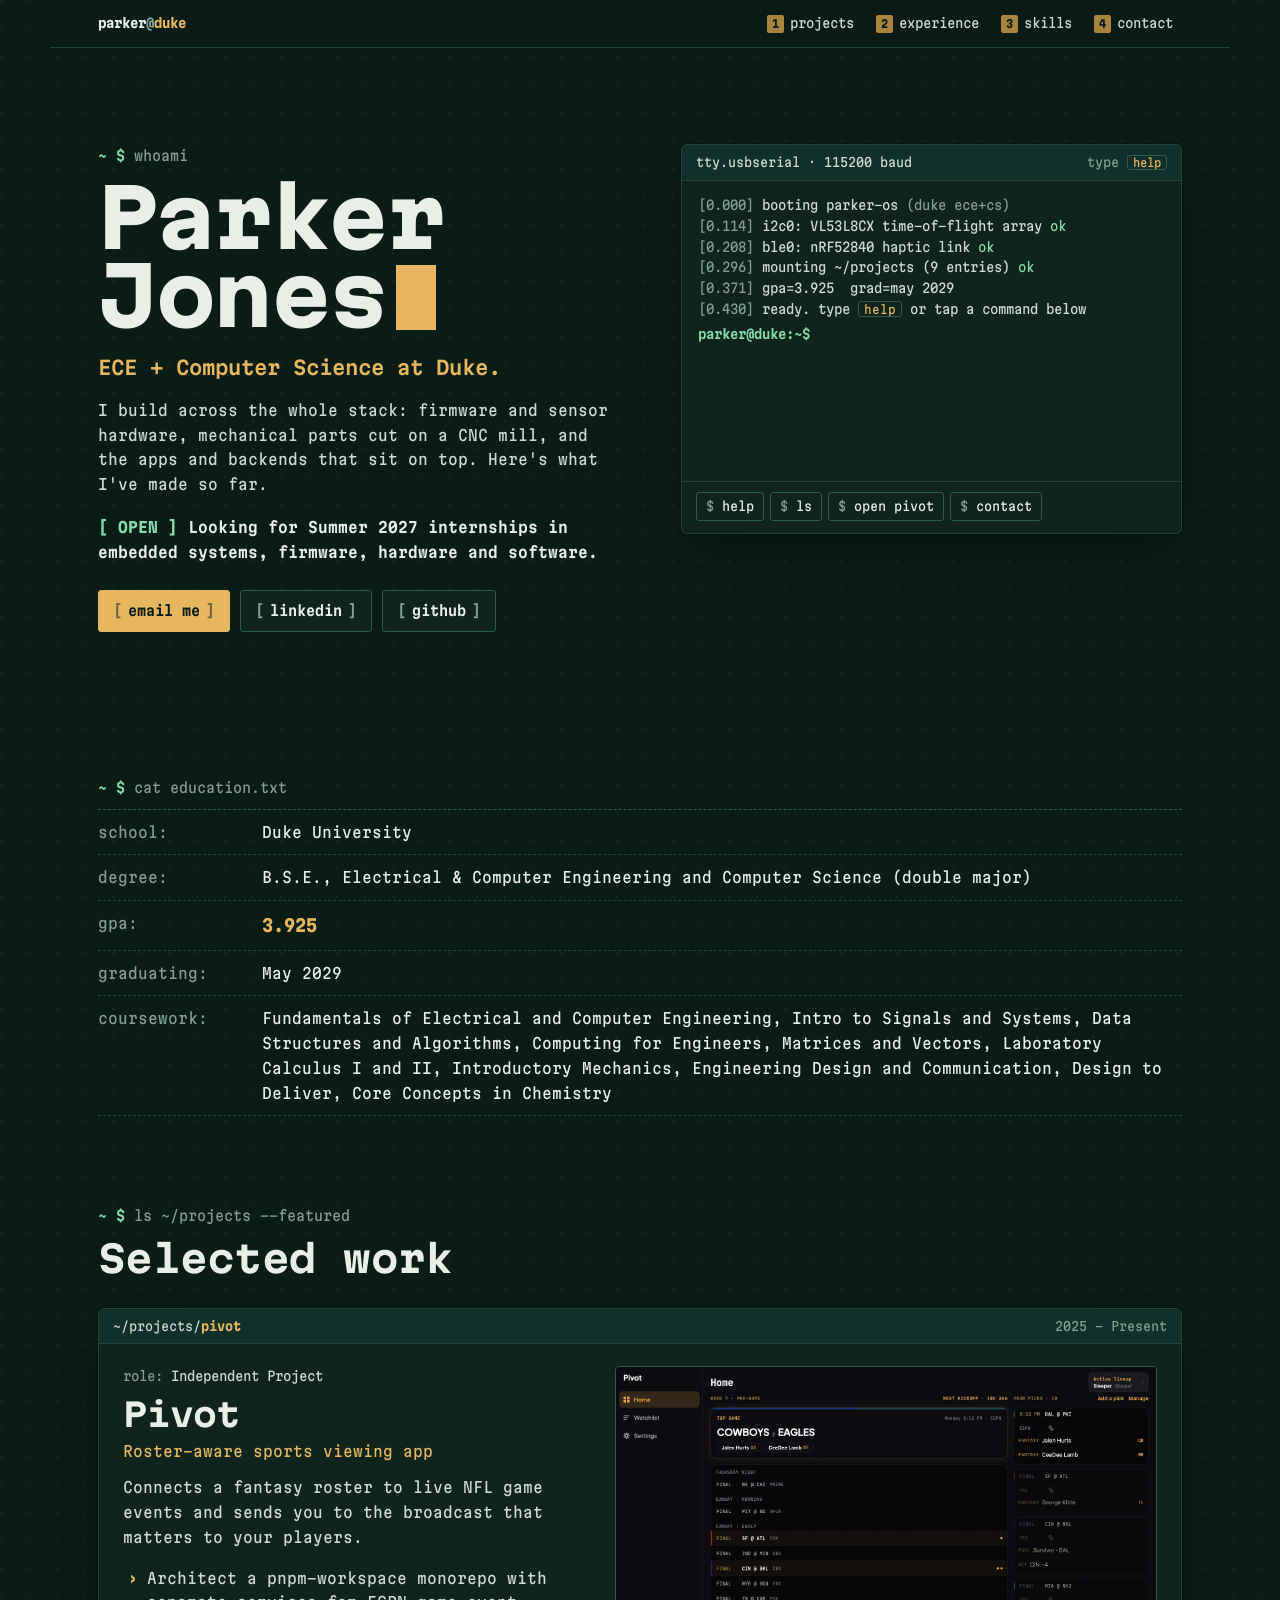
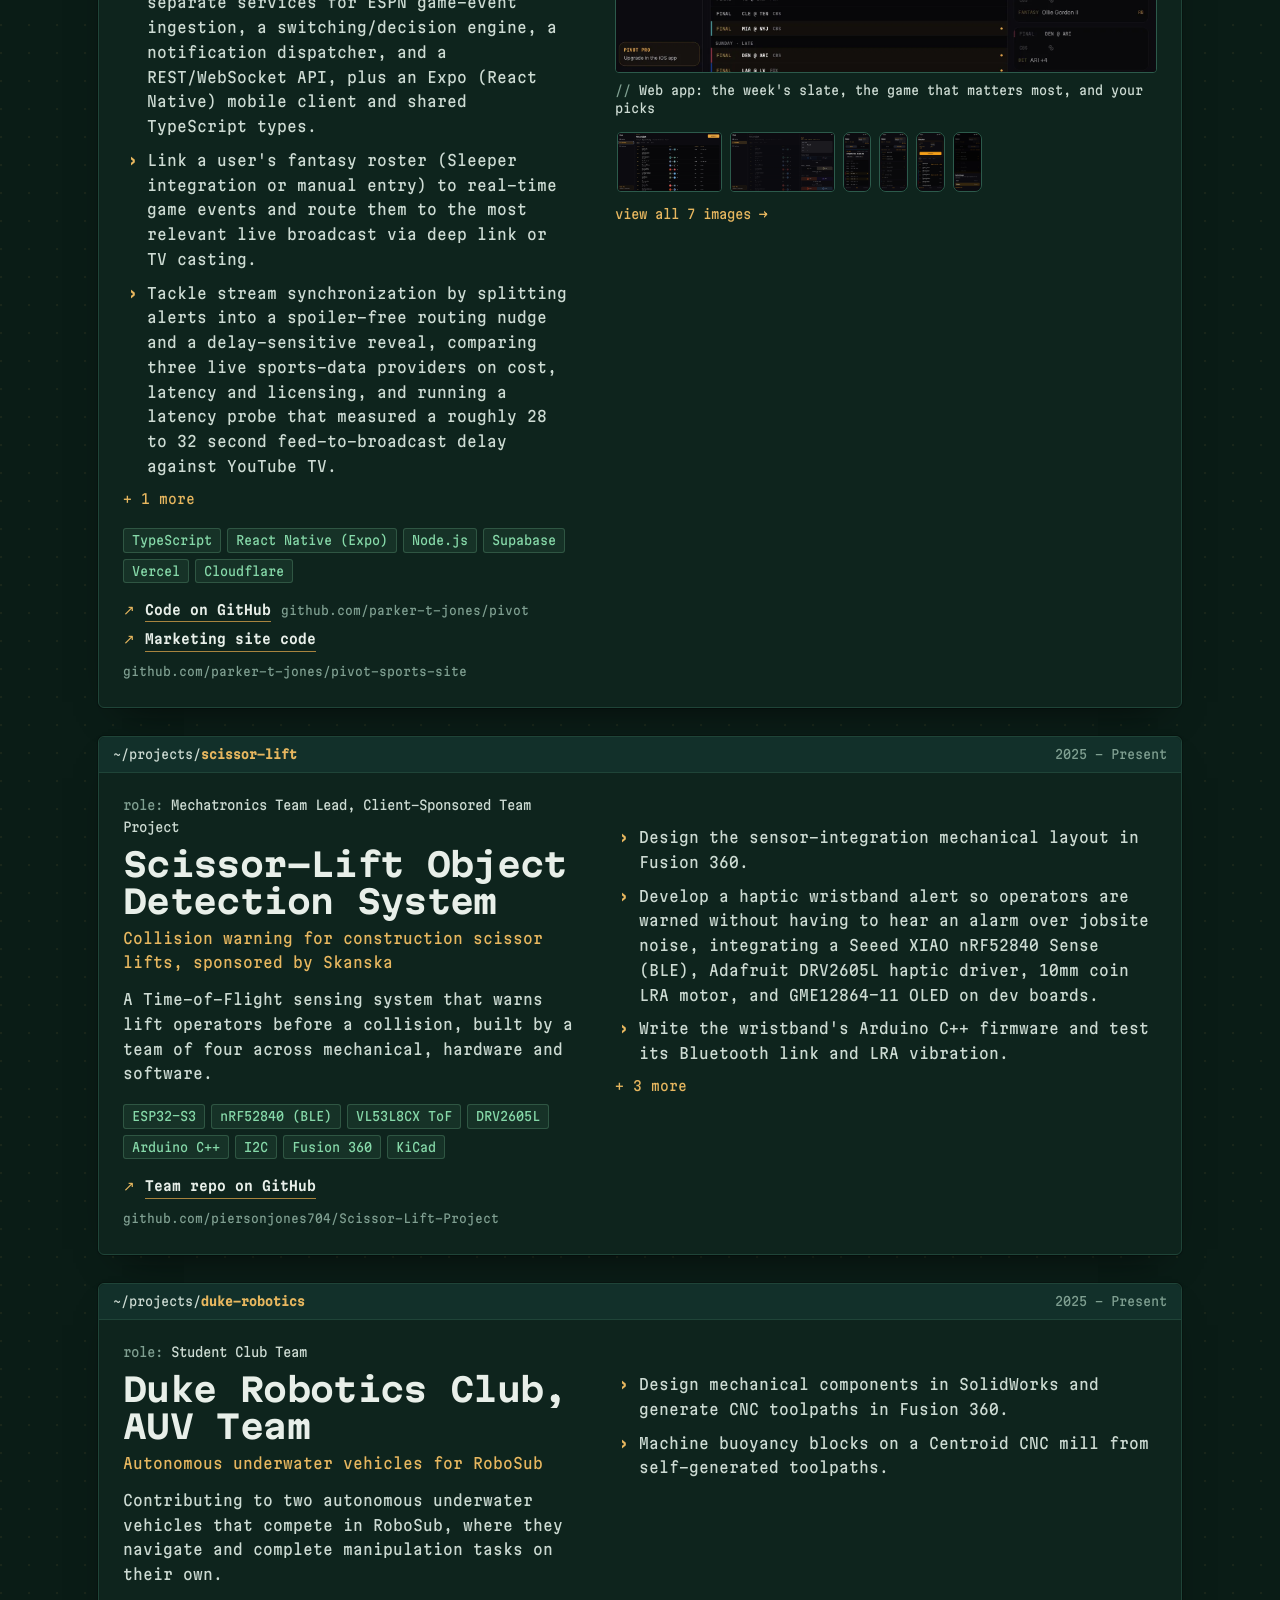
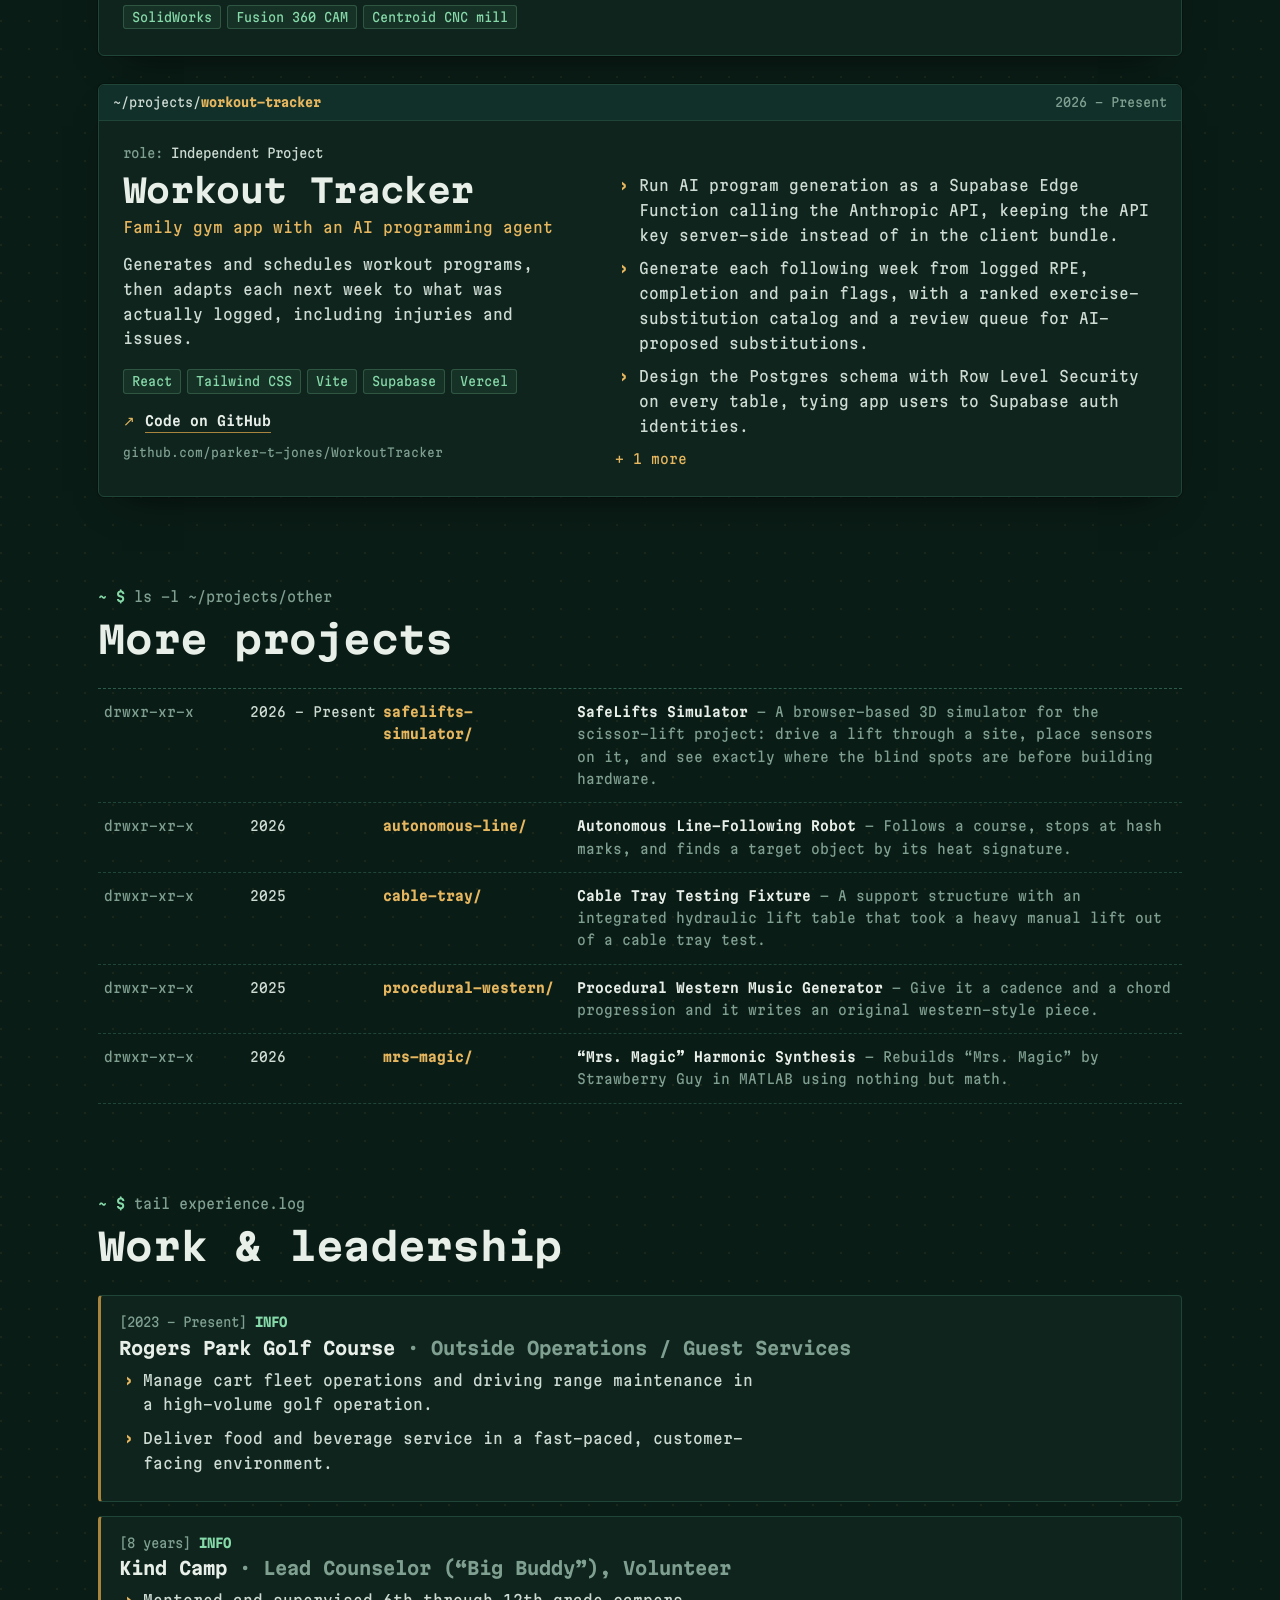
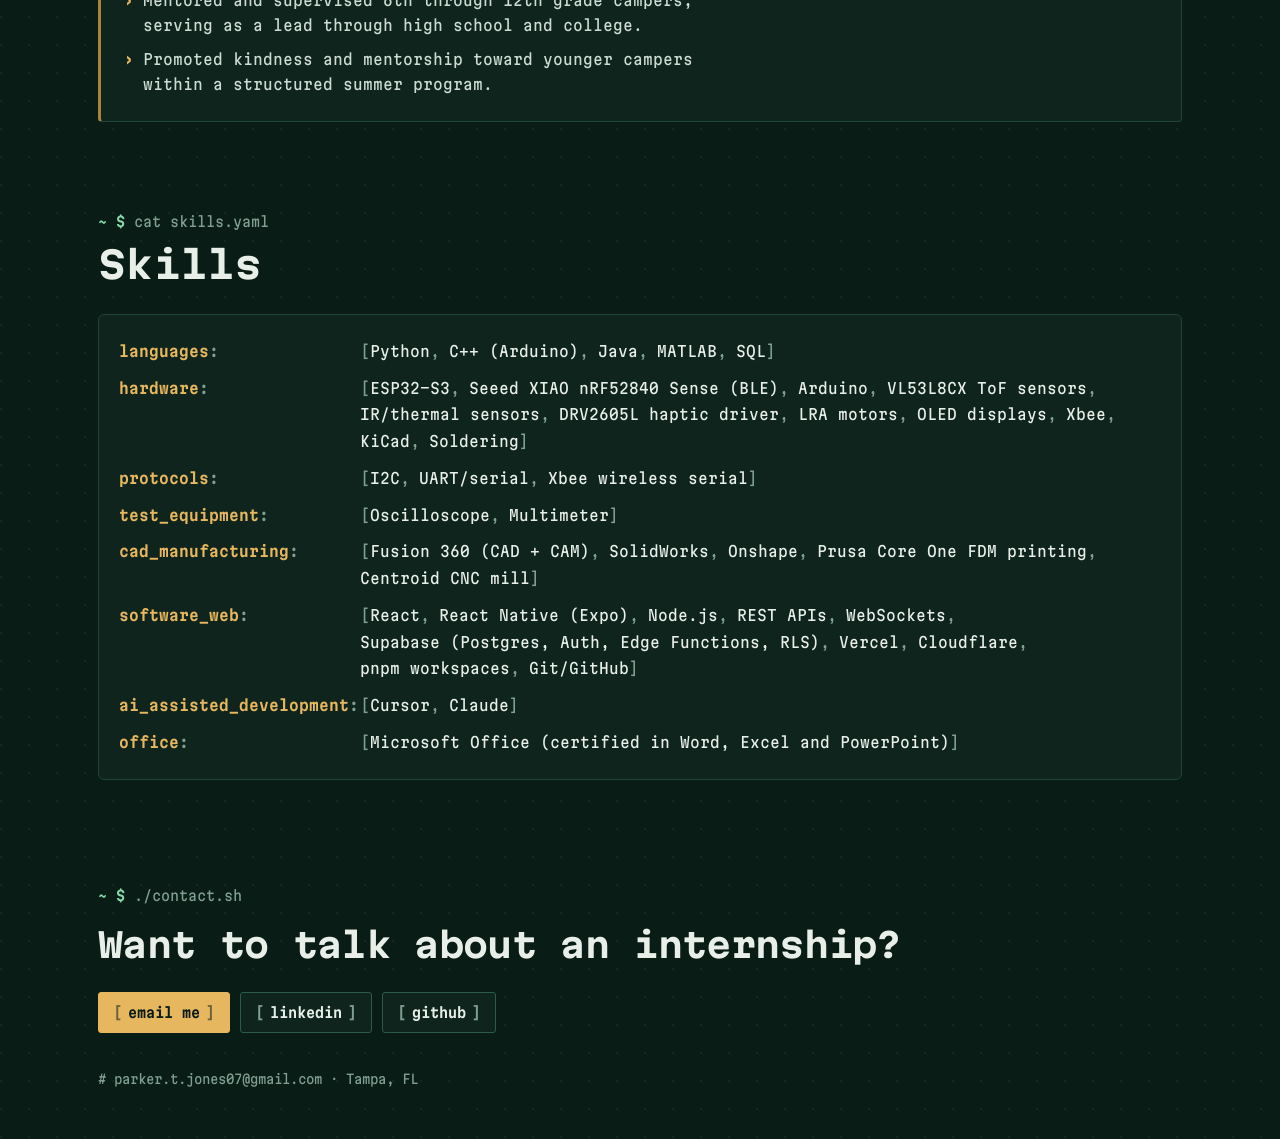
==== preview-terminal/index.html @ 1975e2c4 "Add terminal-theme preview at /preview-terminal/ Serial-console look on a solder-mask green backgrou" ====
<!doctype html>
<html lang="en">
<head>
  <meta charset="utf-8">
  <meta name="robots" content="noindex">
  <meta name="viewport" content="width=device-width, initial-scale=1">
  <title>Parker Jones</title>
  <meta name="description" content="Parker Jones: Electrical & Computer Engineering and Computer Science at Duke. Embedded systems, firmware, hardware and software projects.">
  <meta name="theme-color" content="#0a1c16">

  <meta property="og:type" content="website">
  <meta property="og:url" content="https://parker-t-jones.github.io/">
  <meta property="og:title" content="Parker Jones">
  <meta property="og:description" content="ECE + Computer Science at Duke. Embedded systems, firmware, hardware and software projects.">
  <meta property="og:image" content="https://parker-t-jones.github.io/images/og-card.png">
  <meta property="og:image:width" content="1200">
  <meta property="og:image:height" content="630">
  <meta name="twitter:card" content="summary_large_image">

  <link rel="icon" href="favicon.svg" type="image/svg+xml">
  <link rel="preconnect" href="https://fonts.googleapis.com">
  <link rel="preconnect" href="https://fonts.gstatic.com" crossorigin>
  <link href="https://fonts.googleapis.com/css2?family=Martian+Mono:wdth,wght@75..112.5,300..800&display=swap" rel="stylesheet">
  <link rel="stylesheet" href="styles.css">
</head>
<body>
  <a class="skip" href="#work">Skip to projects</a>

  <!-- tmux-style status line -->
  <header class="statusbar">
    <a class="host" href="#top"><span class="host-user" id="nav-user">parker</span><span class="host-at">@</span><span class="host-box">duke</span></a>
    <nav aria-label="Sections">
      <a href="#work"><span class="win">1</span>projects</a>
      <a href="#experience"><span class="win">2</span>experience</a>
      <a href="#skills"><span class="win">3</span>skills</a>
      <a href="#contact"><span class="win">4</span>contact</a>
    </nav>
  </header>

  <main id="top">
    <section class="hero" aria-labelledby="name">
      <div class="hero-text">
      <p class="cmd" aria-hidden="true"><span class="ps1">~ $</span> whoami</p>
      <h1 id="name"><span id="name-text"></span><span class="cursor" aria-hidden="true"></span></h1>
      <p class="headline" id="headline"></p>
      <p class="intro" id="intro"></p>
      <p class="availability" id="availability"></p>
      <div class="contact-row" id="contact-row"></div>
      </div>

      <!-- serial console: boot log + a working prompt -->
      <div class="console" id="console" aria-label="Interactive terminal">
        <div class="pane-bar"><span>tty.usbserial · 115200 baud</span><span class="pane-hint">type <kbd>help</kbd></span></div>
        <div class="console-body" id="console-body">
          <ol class="boot" id="boot" aria-hidden="true"></ol>
          <div class="console-out" id="console-out" aria-live="polite"></div>
          <form class="prompt-line" id="prompt-form" autocomplete="off">
            <label for="prompt" class="ps1">parker@duke:~$</label>
            <input id="prompt" name="prompt" type="text" spellcheck="false" autocapitalize="off" autocorrect="off" aria-describedby="console-chips">
          </form>
        </div>
        <div class="chips" id="console-chips" aria-label="Quick commands"></div>
      </div>
    </section>

    <section class="block" id="education" aria-labelledby="edu-h">
      <p class="cmd" aria-hidden="true"><span class="ps1">~ $</span> cat education.txt</p>
      <h2 id="edu-h" class="visually-hidden">Education</h2>
      <dl class="kv" id="edu-list"></dl>
    </section>

    <section class="block" id="work" aria-labelledby="work-h">
      <p class="cmd" aria-hidden="true"><span class="ps1">~ $</span> ls ~/projects --featured</p>
      <h2 id="work-h">Selected work</h2>
      <div class="panes" id="work-list"></div>
    </section>

    <section class="block" id="more" aria-labelledby="more-h">
      <p class="cmd" aria-hidden="true"><span class="ps1">~ $</span> ls -l ~/projects/other</p>
      <h2 id="more-h">More projects</h2>
      <div class="listing" id="more-list"></div>
    </section>

    <section class="block" id="experience" aria-labelledby="exp-h">
      <p class="cmd" aria-hidden="true"><span class="ps1">~ $</span> tail experience.log</p>
      <h2 id="exp-h">Work &amp; leadership</h2>
      <div class="log" id="experience-list"></div>
    </section>

    <section class="block" id="skills" aria-labelledby="skills-h">
      <p class="cmd" aria-hidden="true"><span class="ps1">~ $</span> cat skills.yaml</p>
      <h2 id="skills-h">Skills</h2>
      <dl class="yaml" id="skill-list"></dl>
    </section>
  </main>

  <footer class="footer" id="contact">
    <p class="cmd" aria-hidden="true"><span class="ps1">~ $</span> ./contact.sh</p>
    <p class="footer-lead">Want to talk about an internship?</p>
    <div class="contact-row" id="contact-row-footer"></div>
    <p class="footer-small" id="footer-small"></p>
  </footer>

  <script src="content.js"></script>
  <script src="main.js"></script>
</body>
</html>
---- preview-terminal/styles.css ----
/* =====================================================================
   Serial-console theme: a terminal printed on a circuit board.
   Solder-mask green background, silkscreen-white text, ENIG-gold pads.
   ===================================================================== */
:root {
  --bg: #0a1c16;           /* solder mask, deep */
  --pane: #0e241d;         /* solder mask over a copper pour */
  --pane-2: #12302a;
  --line: #1f4438;         /* trace edge */
  --line-2: #2c5a4b;
  --silk: #e8efe9;         /* silkscreen white */
  --text: #cddbd3;
  --dim: #7f9f91;
  --gold: #e7b75f;         /* ENIG pad */
  --gold-dim: #a8843f;
  --copper: #e08e63;
  --ok: #86d9a9;
  --focus: #e7b75f;

  --mono: "Martian Mono", "JetBrains Mono", ui-monospace, "SF Mono", Menlo, Consolas, monospace;
  --gutter: clamp(16px, 4vw, 48px);
  --max: 1180px;
  --measure: 64ch;
  color-scheme: dark;
}

*, *::before, *::after { box-sizing: border-box; }
html { scroll-behavior: smooth; scroll-padding-top: 64px; }
@media (prefers-reduced-motion: reduce) { html { scroll-behavior: auto; } }
body {
  margin: 0;
  color: var(--text);
  font-family: var(--mono);
  font-size: 15px;
  line-height: 1.65;
  font-variation-settings: "wdth" 87.5;
  -webkit-font-smoothing: antialiased;
  /* faint via grid, like a bare board */
  background:
    radial-gradient(circle at 1px 1px, rgba(231, 183, 95, 0.07) 1px, transparent 1.6px) 0 0 / 28px 28px,
    var(--bg);
}
a { color: var(--gold); text-underline-offset: 3px; }
a:hover { color: var(--silk); }
:focus-visible { outline: 2px solid var(--focus); outline-offset: 3px; border-radius: 2px; }
h1, h2, h3 { margin: 0; color: var(--silk); line-height: 1.15; font-weight: 700; }
ul { margin: 0; padding: 0; }
img { max-width: 100%; display: block; }
[hidden] { display: none !important; }
kbd { font-family: inherit; color: var(--gold); border: 1px solid var(--line-2); border-radius: 3px; padding: 0 5px; font-size: 0.9em; }
.dim { color: var(--dim); }
.ok { color: var(--ok); }
.visually-hidden { position: absolute; width: 1px; height: 1px; overflow: hidden; clip: rect(0 0 0 0); white-space: nowrap; }
.skip { position: absolute; left: -9999px; }
.skip:focus { left: 16px; top: 12px; z-index: 10; background: var(--pane); color: var(--silk); padding: 8px 12px; }

main, .statusbar, .footer { width: 100%; max-width: var(--max); margin: 0 auto; padding-inline: var(--gutter); }

/* ---------- tmux-style status line ---------- */
.statusbar {
  position: sticky; top: 0; z-index: 5;
  display: flex; align-items: center; justify-content: space-between; gap: 12px;
  padding-block: 10px; font-size: 13px;
  background: color-mix(in srgb, var(--bg) 90%, transparent);
  backdrop-filter: blur(6px); -webkit-backdrop-filter: blur(6px);
  border-bottom: 1px solid var(--line);
}
.host { text-decoration: none; font-weight: 700; color: var(--silk); white-space: nowrap; }
.host-at { color: var(--dim); }
.host-box { color: var(--gold); }
.statusbar nav { display: flex; gap: 4px; flex-wrap: nowrap; overflow-x: auto; }
.statusbar nav a {
  display: inline-flex; gap: 6px; align-items: center; white-space: nowrap;
  padding: 3px 9px; color: var(--text); text-decoration: none; border-radius: 3px;
}
.statusbar nav a:hover { background: var(--pane-2); color: var(--silk); }
.win { color: var(--bg); background: var(--gold-dim); border-radius: 2px; padding: 0 5px; font-weight: 700; font-size: 11px; }
@media (max-width: 620px) {
  .statusbar nav a[href="#experience"], .statusbar nav a[href="#skills"] { display: none; }
}

/* ---------- command lines above sections ---------- */
.cmd { margin: 0 0 10px; color: var(--dim); font-size: 14px; }
.ps1 { color: var(--ok); font-weight: 600; }

/* ---------- Hero ---------- */
.hero {
  display: grid; grid-template-columns: minmax(0, 1fr) minmax(0, 0.95fr); gap: 32px 56px; align-items: start;
  padding-block: clamp(48px, 8vw, 96px) clamp(32px, 5vw, 56px);
}

.hero h1 {
  font-size: clamp(2.4rem, 6.4vw, 5rem);
  font-weight: 800; font-variation-settings: "wdth" 112.5;
  letter-spacing: -0.03em; line-height: 0.98;
}
.cursor {
  display: inline-block; width: 0.5em; height: 0.82em; margin-left: 0.12em;
  background: var(--gold); vertical-align: -0.04em;
  animation: blink 1.1s steps(1) infinite;
}
@keyframes blink { 50% { opacity: 0; } }
@media (prefers-reduced-motion: reduce) { .cursor { animation: none; } }
.headline { margin: 18px 0 0; color: var(--gold); font-size: clamp(1rem, 1.8vw, 1.2rem); font-weight: 600; font-variation-settings: "wdth" 100; }
.intro { margin: 14px 0 0; max-width: 54ch; }
.availability { margin: 18px 0 0; max-width: 58ch; color: var(--silk); font-weight: 600; }
.tag-ok { color: var(--ok); font-weight: 700; }

.contact-row { display: flex; flex-wrap: wrap; gap: 10px; margin-top: 26px; }
.btn {
  display: inline-flex; align-items: center; gap: 6px;
  padding: 8px 14px; border: 1px solid var(--line-2); border-radius: 3px;
  color: var(--silk); text-decoration: none; font-weight: 600; font-size: 14px; background: var(--pane);
}
.btn::before { content: "["; color: var(--dim); }
.btn::after { content: "]"; color: var(--dim); }
.btn:hover { border-color: var(--gold); color: var(--gold); }
.btn-primary { background: var(--gold); border-color: var(--gold); color: var(--bg); }
.btn-primary::before, .btn-primary::after { color: rgba(10, 28, 22, 0.55); }
.btn-primary:hover { background: var(--silk); border-color: var(--silk); color: var(--bg); }

/* ---------- Panes (shared frame) ---------- */
.pane, .console {
  background: var(--pane); border: 1px solid var(--line); border-radius: 6px;
  box-shadow: 0 0 0 1px rgba(0, 0, 0, 0.25), 0 18px 40px -24px rgba(0, 0, 0, 0.8);
}
.pane-bar {
  display: flex; justify-content: space-between; gap: 12px; flex-wrap: wrap;
  padding: 7px 14px; font-size: 12.5px; color: var(--text);
  background: var(--pane-2); border-bottom: 1px solid var(--line); border-radius: 6px 6px 0 0;
}
.pane-bar b { color: var(--gold); font-weight: 700; }
.pane-hint { color: var(--dim); }

/* ---------- Console ---------- */
.console { position: sticky; top: 70px; }
.console-body { padding: 14px 16px 10px; height: 300px; overflow-y: auto; font-size: 13px; line-height: 1.6; cursor: text; }
.boot { list-style: none; margin: 0; padding: 0; }
.boot li { white-space: pre-wrap; animation: line-in 0.01s both; animation-delay: calc(var(--i) * 110ms + 150ms); }
@keyframes line-in { from { opacity: 0; } to { opacity: 1; } }
@media (prefers-reduced-motion: reduce) { .boot li { animation: none; } }
.out-line { white-space: pre-wrap; word-break: break-word; }
.out-line .cmd-name { color: var(--silk); font-weight: 600; }
.prompt-line { display: flex; gap: 8px; align-items: baseline; margin-top: 4px; }
.prompt-line input {
  flex: 1; min-width: 0; border: 0; outline: 0; background: transparent;
  font: inherit; color: var(--silk); caret-color: var(--gold); padding: 0;
}
.prompt-line:focus-within { outline: 1px dashed var(--line-2); outline-offset: 4px; }
.chips { display: flex; flex-wrap: wrap; gap: 6px; padding: 10px 14px 12px; border-top: 1px solid var(--line); }
.chip {
  font: inherit; font-size: 12.5px; color: var(--silk); cursor: pointer;
  background: transparent; border: 1px solid var(--line-2); border-radius: 3px; padding: 3px 9px;
}
.chip:hover { border-color: var(--gold); color: var(--gold); }

@media (max-width: 900px) {
  .hero { grid-template-columns: minmax(0, 1fr); }
  .console { position: static; margin-top: 8px; }
  .console-body { height: 240px; }
}

/* ---------- Sections ---------- */
.block { padding-top: clamp(48px, 7vw, 88px); }
.block > h2 { font-size: clamp(1.6rem, 3.6vw, 2.3rem); font-variation-settings: "wdth" 112.5; letter-spacing: -0.02em; margin-bottom: 28px; }

/* education as key: value */
.kv { margin: 0; border-top: 1px dashed var(--line-2); }
.kv-row { display: grid; grid-template-columns: 140px minmax(0, 1fr); gap: 4px 24px; padding: 10px 0; border-bottom: 1px dashed var(--line); }
.kv dt { color: var(--dim); }
.kv dt::after { content: ":"; }
.kv dd { margin: 0; color: var(--silk); }
.kv dd.hl { color: var(--gold); font-weight: 700; font-size: 1.15em; }
@media (max-width: 560px) { .kv-row { grid-template-columns: minmax(0, 1fr); gap: 0; } }

/* ---------- Featured project panes ---------- */
.panes { display: grid; grid-template-columns: minmax(0, 1fr); gap: 28px; }
.pane-body { padding: 22px 24px 26px; display: grid; grid-template-columns: minmax(0, 5fr) minmax(0, 6fr); gap: 0 40px; align-items: start; }
.feat:not(.no-media) .pane-body { grid-template-areas: "head media" "body media"; grid-template-rows: auto 1fr; }
.feat:not(.no-media) .feat-head { grid-area: head; }
.feat:not(.no-media) .feat-body { grid-area: body; }
.feat:not(.no-media) .feat-media { grid-area: media; }
.role { margin: 0; font-size: 13px; color: var(--text); }
.feat-title { margin-top: 8px; font-size: clamp(1.45rem, 3vw, 2rem); font-variation-settings: "wdth" 112.5; letter-spacing: -0.02em; }
.sub { margin: 6px 0 0; color: var(--gold); }
.summary { margin: 12px 0 0; max-width: var(--measure); color: var(--text); }
.bullets { list-style: none; margin-top: 16px; max-width: var(--measure); }
.bullets li { position: relative; padding-left: 1.6em; margin-bottom: 9px; }
.bullets li::before { content: "›"; position: absolute; left: 0.3em; color: var(--gold); font-weight: 700; }
.feat-side { padding-top: 30px; }
.feat-side .bullets:first-child { margin-top: 0; }

.more-detail { margin-top: 4px; }
.more-detail summary { cursor: pointer; list-style: none; width: max-content; color: var(--gold); font-size: 13.5px; }
.more-detail summary::-webkit-details-marker { display: none; }
.more-detail .close-label, .more-detail[open] .open-label { display: none; }
.more-detail[open] .close-label { display: inline; }
.more-detail > .bullets { margin-top: 10px; }

.stack { list-style: none; display: flex; flex-wrap: wrap; gap: 6px; margin-top: 18px; font-size: 12.5px; }
.stack li { padding: 1px 8px; border-radius: 3px; color: var(--ok); background: rgba(134, 217, 169, 0.08); border: 1px solid rgba(134, 217, 169, 0.22); }

.proj-links { display: flex; flex-direction: column; gap: 6px; margin-top: 16px; }
.proj-link {
  display: flex; gap: 10px; align-items: baseline; flex-wrap: wrap; width: max-content; max-width: 100%;
  text-decoration: none; color: var(--silk); font-size: 13.5px;
}
.proj-link::before { content: "↗"; color: var(--gold); }
.link-label { font-weight: 600; border-bottom: 1px solid var(--gold-dim); }
.link-host { color: var(--dim); font-size: 12px; overflow-wrap: anywhere; }
.proj-link:hover .link-label { color: var(--gold); border-color: var(--gold); }

/* images */
.img-open {
  display: block; padding: 0; border: 1px solid var(--line-2); background: #050d0a;
  cursor: zoom-in; border-radius: 4px; overflow: hidden; position: relative;
}
.img-open img { width: 100%; height: auto; }
.img-open:hover { border-color: var(--gold); }
.feat-media { position: sticky; top: 70px; }
.lead { margin: 0; }
.lead-row { display: flex; gap: 12px; }
.lead-img { flex: 1 1 0; }
.lead-phones .lead-img { max-width: 200px; border-radius: 16px; }
.lead figcaption { font-size: 12.5px; color: var(--text); margin-top: 8px; line-height: 1.5; }
.thumbs { display: flex; gap: 8px; margin-top: 12px; overflow-x: auto; padding: 2px 2px 6px; }
.thumb { flex: none; height: 60px; }
.thumb img { height: 100%; width: auto; }
.thumb.is-phone { border-radius: 7px; }
.more-count { position: absolute; inset: 0; display: grid; place-items: center; background: rgba(5, 13, 10, 0.68); color: var(--silk); font-weight: 700; }
.view-all { margin-top: 6px; padding: 0; border: 0; background: none; cursor: pointer; font: inherit; font-size: 13px; color: var(--gold); }
.view-all:hover { color: var(--silk); }

@media (max-width: 900px) {
  .pane-body { grid-template-columns: minmax(0, 1fr); }
  .feat:not(.no-media) .pane-body { grid-template-areas: "head" "media" "body"; grid-template-rows: auto; }
  .feat-media { position: static; margin-top: 18px; }
  .feat-side { padding-top: 0; }
}
@media (max-width: 560px) {
  .pane-body { padding: 18px 16px 20px; }
  .lead-phones .lead-row { overflow-x: auto; }
  .lead-phones .lead-img { flex: 0 0 58%; }
}

/* jump highlight when the shell opens a section */
.flash { animation: flash 1.4s ease-out; }
@keyframes flash { 0%, 30% { box-shadow: 0 0 0 2px var(--gold); } 100% { box-shadow: 0 0 0 2px transparent; } }
@media (prefers-reduced-motion: reduce) { .flash { animation: none; outline: 2px solid var(--gold); } }

/* ---------- ls -l listing ---------- */
.listing { border-top: 1px dashed var(--line-2); }
.ls-row { border-bottom: 1px dashed var(--line); }
.ls-row > summary {
  display: grid; grid-template-columns: 9.5em 8.5em 13em minmax(0, 1fr); gap: 0 18px; align-items: baseline;
  padding: 12px 6px; cursor: pointer; list-style: none; font-size: 13.5px;
}
.ls-row > summary::-webkit-details-marker { display: none; }
.ls-row > summary:hover, .ls-row[open] > summary { background: var(--pane); }
.ls-perm { color: var(--dim); }
.ls-date { color: var(--text); white-space: nowrap; }
.ls-name b { color: var(--gold); }
.ls-title { color: var(--silk); font-weight: 600; }
.ls-body { padding: 4px 6px 22px calc(9.5em + 8.5em + 36px + 6px); }
.card-thumbs { display: flex; gap: 8px; margin-top: 12px; }
@media (max-width: 900px) {
  .ls-row > summary { grid-template-columns: 8em minmax(0, 1fr); }
  .ls-perm { display: none; }
  .ls-desc { grid-column: 1 / -1; margin-top: 4px; }
  .ls-body { padding-left: 6px; }
}

/* ---------- experience log ---------- */
.log { display: grid; grid-template-columns: minmax(0, 1fr); gap: 14px; }
.log-entry { padding: 16px 18px; background: var(--pane); border: 1px solid var(--line); border-left: 3px solid var(--gold-dim); border-radius: 4px; }
.log-head { margin: 0; font-size: 13px; }
.log-time { color: var(--dim); }
.log-lvl { color: var(--ok); font-weight: 700; }
.log-title { margin-top: 4px; font-size: 1.1rem; font-variation-settings: "wdth" 100; }
.log-entry .bullets { margin-top: 10px; }

/* ---------- skills.yaml ---------- */
.yaml { margin: 0; padding: 18px 20px; background: var(--pane); border: 1px solid var(--line); border-radius: 6px; }
.yaml-row { display: grid; grid-template-columns: 15em minmax(0, 1fr); gap: 2px 16px; padding: 6px 0; }
.yaml dt { color: var(--gold); font-weight: 600; }
.yaml dd { margin: 0; }
.yaml ul { list-style: none; display: flex; flex-wrap: wrap; gap: 2px 0; }
.yaml li { color: var(--silk); }
.yaml li:not(:last-child)::after { content: ","; color: var(--dim); margin-right: 0.6em; }
.yaml li:first-child::before { content: "["; color: var(--dim); }
.yaml li:last-child::after { content: "]"; color: var(--dim); }
@media (max-width: 620px) { .yaml-row { grid-template-columns: minmax(0, 1fr); } }

/* ---------- image viewer ---------- */
.viewer { border: 0; padding: 0; margin: 0; background: transparent; width: 100vw; height: 100vh; max-width: 100vw; max-height: 100vh; color: var(--text); font-family: var(--mono); }
.viewer::backdrop { background: rgba(4, 11, 8, 0.94); }
.viewer[open] { display: flex; flex-direction: column; }
.viewer-top { display: flex; align-items: center; justify-content: space-between; gap: 16px; padding: 12px clamp(16px, 3vw, 28px); border-bottom: 1px solid var(--line); font-size: 13px; }
.viewer-title { margin: 0; color: var(--gold); font-weight: 600; }
.viewer-close { font: inherit; font-size: 13px; color: var(--silk); background: transparent; border: 1px solid var(--line-2); border-radius: 3px; padding: 5px 12px; cursor: pointer; }
.viewer-close:hover { border-color: var(--gold); color: var(--gold); }
.viewer-stage { flex: 1; min-height: 0; display: grid; grid-template-columns: auto minmax(0, 1fr) auto; align-items: center; gap: 8px; padding: 16px clamp(8px, 2vw, 24px) 24px; }
.viewer-fig { margin: 0; display: flex; flex-direction: column; align-items: center; gap: 12px; min-height: 0; max-height: 100%; }
.viewer-img { max-width: 100%; max-height: calc(100vh - 150px); object-fit: contain; border-radius: 4px; border: 1px solid var(--line-2); }
.viewer-img.is-phone { border-radius: 22px; }
.viewer-cap { margin: 0; font-size: 13.5px; text-align: center; max-width: 64ch; }
.viewer-nav { display: grid; place-items: center; width: 44px; height: 44px; border-radius: 3px; border: 1px solid var(--line-2); background: var(--pane); color: var(--silk); cursor: pointer; }
.viewer-nav:hover { border-color: var(--gold); color: var(--gold); }
.nav-icon { width: 18px; height: 18px; }
@media (max-width: 560px) {
  .viewer-stage { grid-template-columns: minmax(0, 1fr); }
  .viewer-nav { position: fixed; bottom: 18px; }
  .viewer-nav:first-child { left: 18px; }
  .viewer-nav:last-child { right: 18px; }
  .viewer-img { max-height: calc(100vh - 200px); }
}

/* ---------- footer ---------- */
.footer { padding-block: clamp(56px, 9vw, 104px) 48px; }
.footer-lead { margin: 0; color: var(--silk); font-size: clamp(1.4rem, 3.4vw, 2.1rem); font-weight: 700; font-variation-settings: "wdth" 112.5; letter-spacing: -0.02em; }
.footer .contact-row { margin-top: 20px; }
.footer-small { margin: 36px 0 0; font-size: 13px; color: var(--dim); }
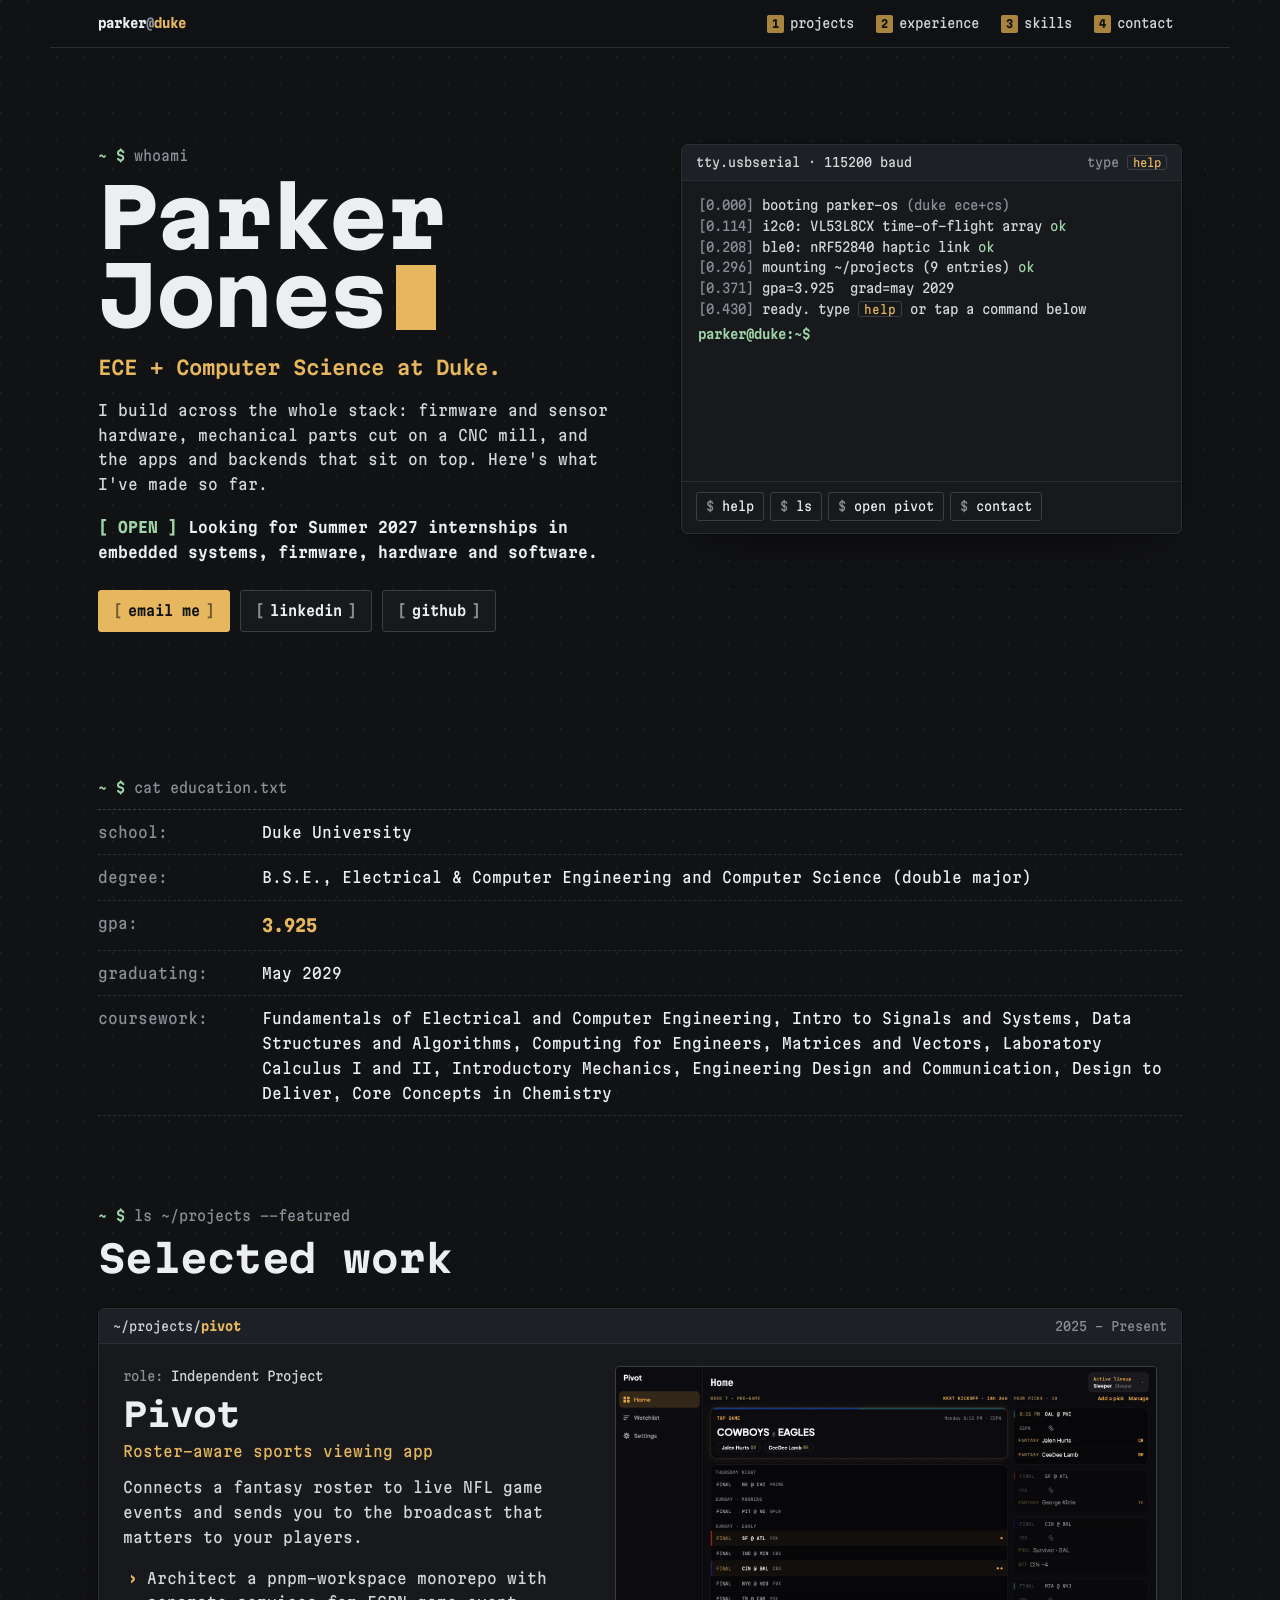
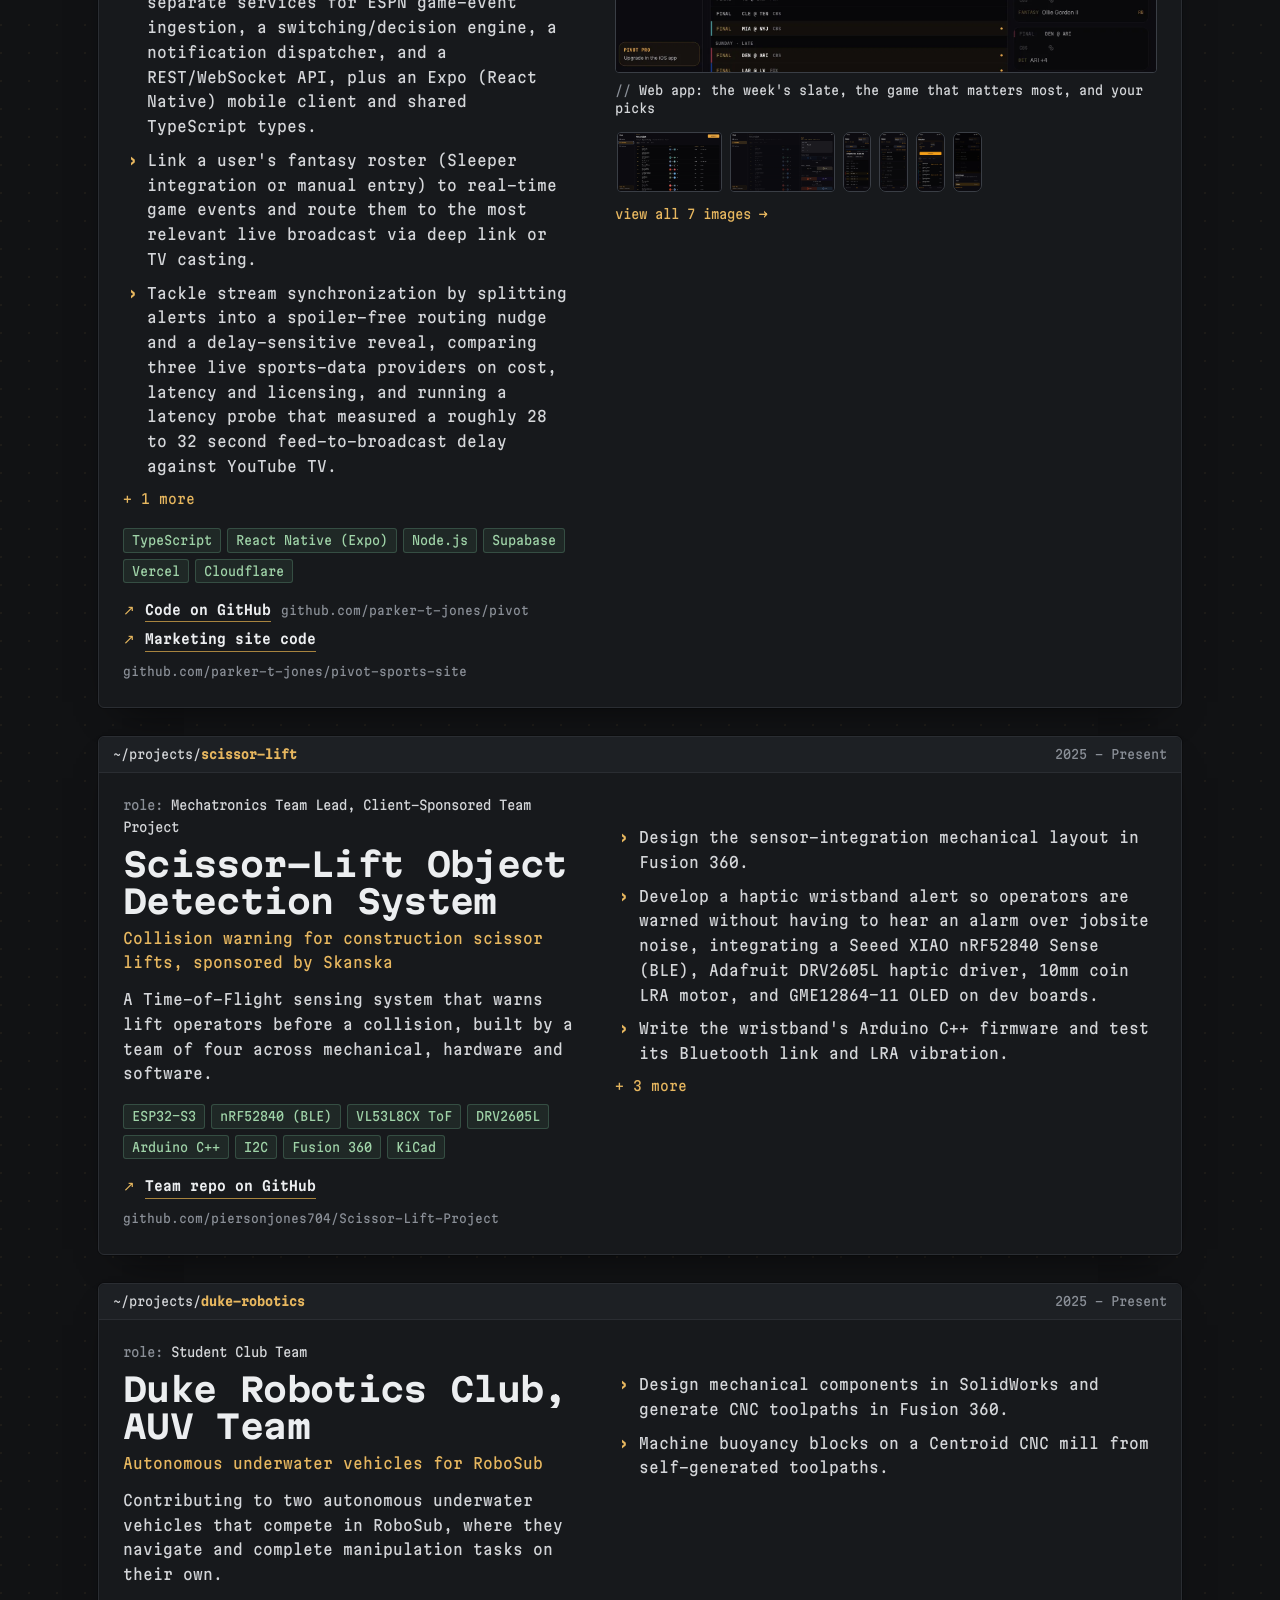
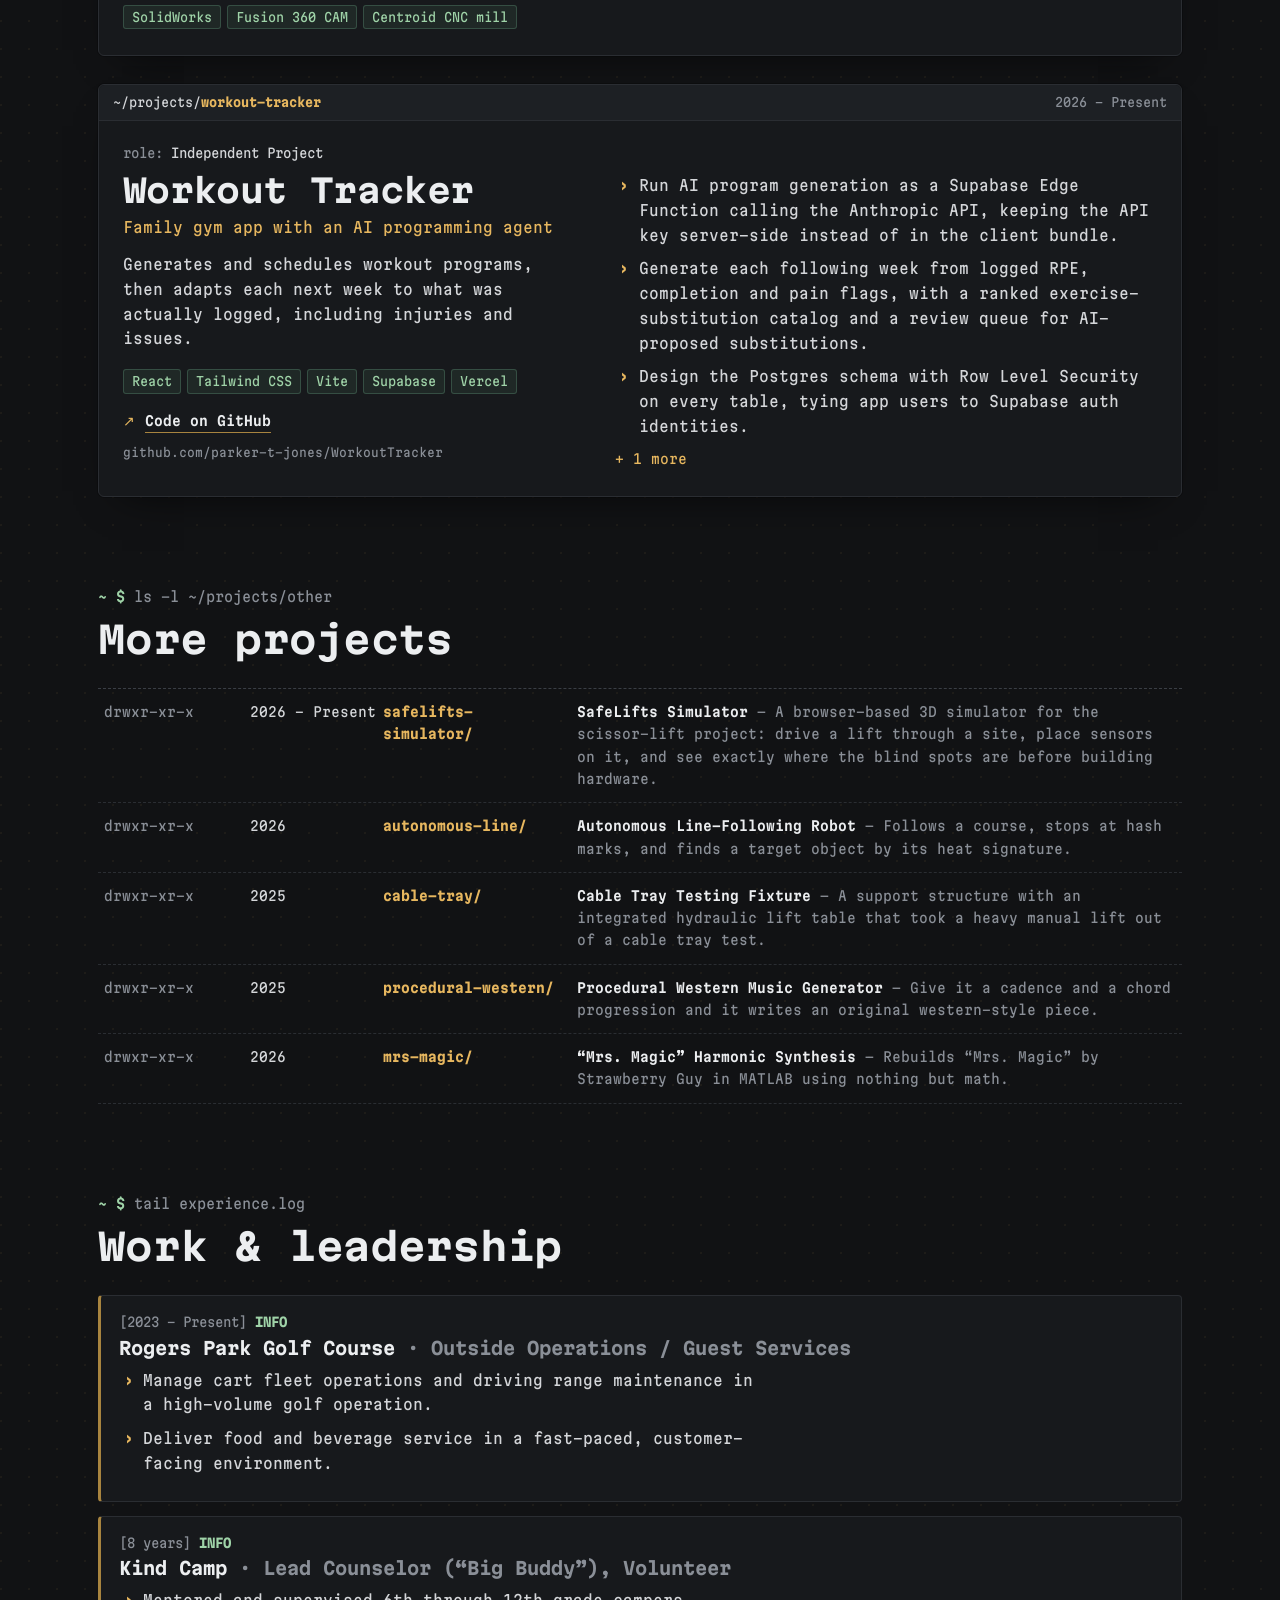
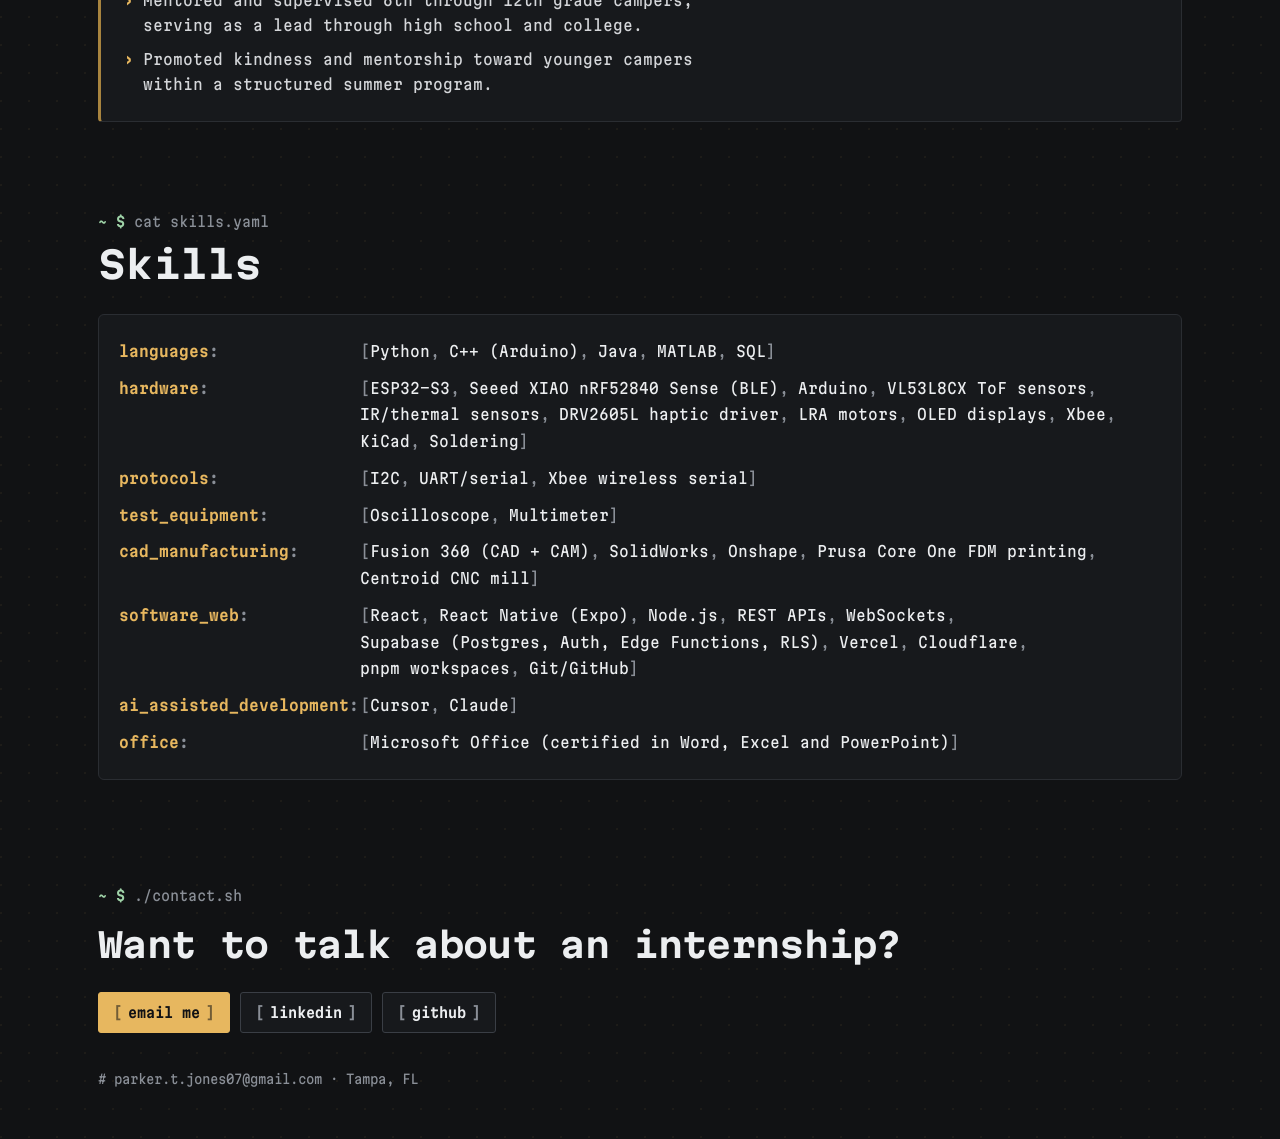
==== commit 2137d068: "Terminal preview: switch to graphite and amber palette Co-Authored-By: Claude Opus 5.5 <noreply@anth" ====
--- a/preview-terminal/index.html
+++ b/preview-terminal/index.html
@@ -6,7 +6,7 @@
   <meta name="viewport" content="width=device-width, initial-scale=1">
   <title>Parker Jones</title>
   <meta name="description" content="Parker Jones: Electrical & Computer Engineering and Computer Science at Duke. Embedded systems, firmware, hardware and software projects.">
-  <meta name="theme-color" content="#0a1c16">
+  <meta name="theme-color" content="#111214">
 
   <meta property="og:type" content="website">
   <meta property="og:url" content="https://parker-t-jones.github.io/">
--- a/preview-terminal/styles.css
+++ b/preview-terminal/styles.css
@@ -1,20 +1,19 @@
 /* =====================================================================
-   Serial-console theme: a terminal printed on a circuit board.
-   Solder-mask green background, silkscreen-white text, ENIG-gold pads.
+   Terminal theme: graphite console, amber accents.
    ===================================================================== */
 :root {
-  --bg: #0a1c16;           /* solder mask, deep */
-  --pane: #0e241d;         /* solder mask over a copper pour */
-  --pane-2: #12302a;
-  --line: #1f4438;         /* trace edge */
-  --line-2: #2c5a4b;
-  --silk: #e8efe9;         /* silkscreen white */
-  --text: #cddbd3;
-  --dim: #7f9f91;
-  --gold: #e7b75f;         /* ENIG pad */
+  --bg: #111214;           /* graphite */
+  --pane: #17191c;
+  --pane-2: #1d2024;
+  --line: #2a2d32;
+  --line-2: #3a3e45;
+  --silk: #eceef0;         /* bright text */
+  --text: #d4d6d9;
+  --dim: #8a8f97;
+  --gold: #e7b75f;         /* amber accent */
   --gold-dim: #a8843f;
   --copper: #e08e63;
-  --ok: #86d9a9;
+  --ok: #9fd3a8;
   --focus: #e7b75f;
 
   --mono: "Martian Mono", "JetBrains Mono", ui-monospace, "SF Mono", Menlo, Consolas, monospace;
@@ -35,9 +34,9 @@
   line-height: 1.65;
   font-variation-settings: "wdth" 87.5;
   -webkit-font-smoothing: antialiased;
-  /* faint via grid, like a bare board */
+  /* faint dot grid */
   background:
-    radial-gradient(circle at 1px 1px, rgba(231, 183, 95, 0.07) 1px, transparent 1.6px) 0 0 / 28px 28px,
+    radial-gradient(circle at 1px 1px, rgba(231, 183, 95, 0.06) 1px, transparent 1.6px) 0 0 / 28px 28px,
     var(--bg);
 }
 a { color: var(--gold); text-underline-offset: 3px; }
@@ -116,7 +115,7 @@
 .btn::after { content: "]"; color: var(--dim); }
 .btn:hover { border-color: var(--gold); color: var(--gold); }
 .btn-primary { background: var(--gold); border-color: var(--gold); color: var(--bg); }
-.btn-primary::before, .btn-primary::after { color: rgba(10, 28, 22, 0.55); }
+.btn-primary::before, .btn-primary::after { color: rgba(17, 18, 20, 0.55); }
 .btn-primary:hover { background: var(--silk); border-color: var(--silk); color: var(--bg); }
 
 /* ---------- Panes (shared frame) ---------- */
@@ -212,7 +211,7 @@
 
 /* images */
 .img-open {
-  display: block; padding: 0; border: 1px solid var(--line-2); background: #050d0a;
+  display: block; padding: 0; border: 1px solid var(--line-2); background: #0b0c0d;
   cursor: zoom-in; border-radius: 4px; overflow: hidden; position: relative;
 }
 .img-open img { width: 100%; height: auto; }
@@ -227,7 +226,7 @@
 .thumb { flex: none; height: 60px; }
 .thumb img { height: 100%; width: auto; }
 .thumb.is-phone { border-radius: 7px; }
-.more-count { position: absolute; inset: 0; display: grid; place-items: center; background: rgba(5, 13, 10, 0.68); color: var(--silk); font-weight: 700; }
+.more-count { position: absolute; inset: 0; display: grid; place-items: center; background: rgba(11, 12, 13, 0.7); color: var(--silk); font-weight: 700; }
 .view-all { margin-top: 6px; padding: 0; border: 0; background: none; cursor: pointer; font: inherit; font-size: 13px; color: var(--gold); }
 .view-all:hover { color: var(--silk); }
 
@@ -293,7 +292,7 @@
 
 /* ---------- image viewer ---------- */
 .viewer { border: 0; padding: 0; margin: 0; background: transparent; width: 100vw; height: 100vh; max-width: 100vw; max-height: 100vh; color: var(--text); font-family: var(--mono); }
-.viewer::backdrop { background: rgba(4, 11, 8, 0.94); }
+.viewer::backdrop { background: rgba(8, 9, 10, 0.94); }
 .viewer[open] { display: flex; flex-direction: column; }
 .viewer-top { display: flex; align-items: center; justify-content: space-between; gap: 16px; padding: 12px clamp(16px, 3vw, 28px); border-bottom: 1px solid var(--line); font-size: 13px; }
 .viewer-title { margin: 0; color: var(--gold); font-weight: 600; }
